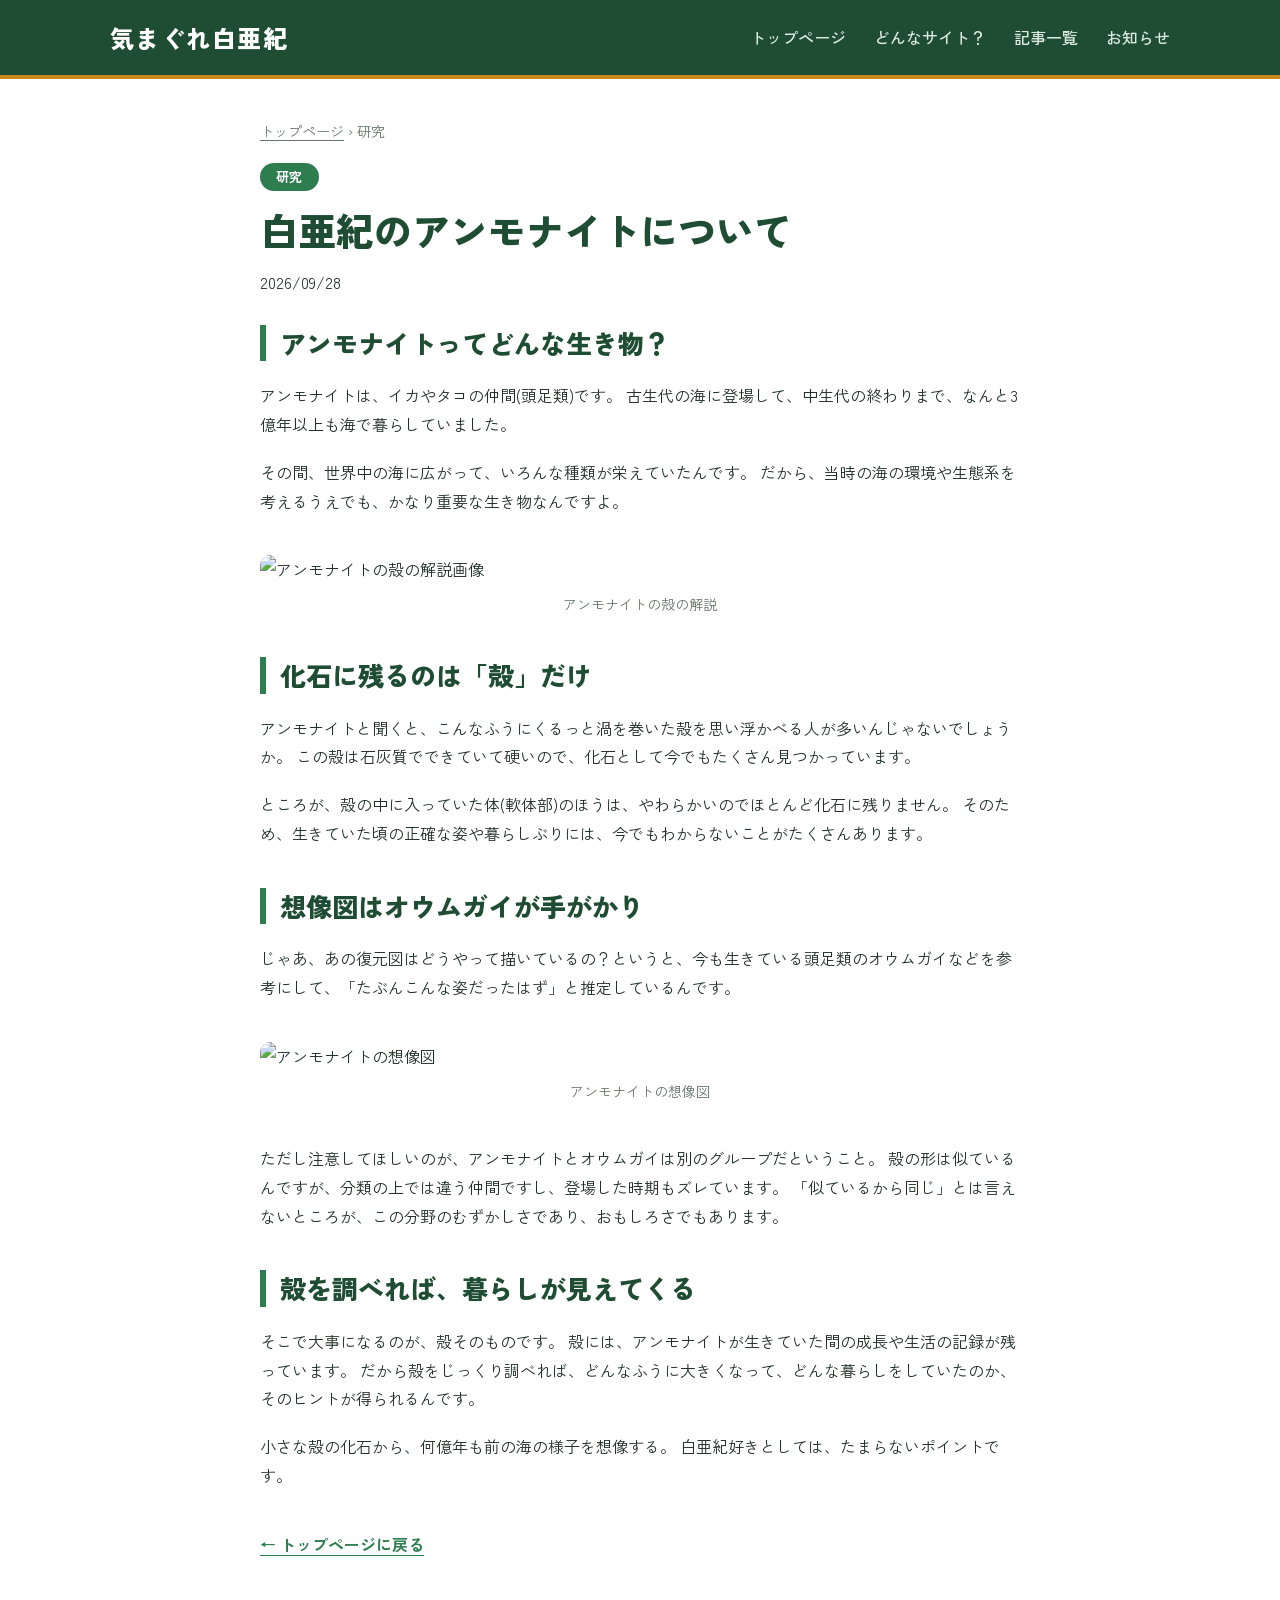
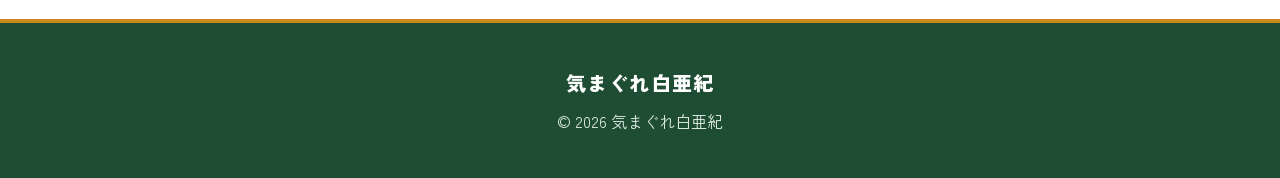
==== ammonite.html @ f70c3b08 "Add files via upload" ====
<!DOCTYPE html>
<html lang="ja">
<head>
    <meta charset="UTF-8">
    <meta name="viewport" content="width=device-width, initial-scale=1.0">
    <title>白亜紀のアンモナイトについて | 気まぐれ白亜紀</title>
    <meta name="description" content="アンモナイトってどんな生き物？殻の化石からわかることと、わからないことをやさしく紹介します。">
    <link rel="preconnect" href="https://fonts.googleapis.com">
    <link rel="preconnect" href="https://fonts.gstatic.com" crossorigin>
    <link href="https://fonts.googleapis.com/css2?family=Zen+Kaku+Gothic+New:wght@400;500;700;900&display=swap" rel="stylesheet">
    <link rel="stylesheet" href="style.css">
</head>

<body>

<header class="site-header">
    <div class="header-inner">
        <a class="site-title" href="index.html">気まぐれ白亜紀</a>
        <nav class="site-nav" aria-label="メインメニュー">
            <a href="index.html">トップページ</a>
            <a href="#">どんなサイト？</a>
            <a href="#">記事一覧</a>
            <a href="#">お知らせ</a>
        </nav>
    </div>
</header>

<main>
    <article class="article-page">

        <p class="breadcrumb"><a href="index.html">トップページ</a> › 研究</p>

        <header class="article-head">
            <span class="cat">研究</span>
            <h1>白亜紀のアンモナイトについて</h1>
            <time class="article-date" datetime="2026-09-28">2026/09/28</time>
        </header>

        <section>
            <h2>アンモナイトってどんな生き物？</h2>
            <p>
                アンモナイトは、イカやタコの仲間(頭足類)です。
                古生代の海に登場して、中生代の終わりまで、なんと3億年以上も海で暮らしていました。
            </p>
            <p>
                その間、世界中の海に広がって、いろんな種類が栄えていたんです。
                だから、当時の海の環境や生態系を考えるうえでも、かなり重要な生き物なんですよ。
            </p>
        </section>

        <figure class="article-figure">
            <img src="images/アンモナイト解説画像.jpg" alt="アンモナイトの殻の解説画像">
            <figcaption>アンモナイトの殻の解説</figcaption>
        </figure>

        <section>
            <h2>化石に残るのは「殻」だけ</h2>
            <p>
                アンモナイトと聞くと、こんなふうにくるっと渦を巻いた殻を思い浮かべる人が多いんじゃないでしょうか。
                この殻は石灰質でできていて硬いので、化石として今でもたくさん見つかっています。
            </p>
            <p>
                ところが、殻の中に入っていた体(軟体部)のほうは、やわらかいのでほとんど化石に残りません。
                そのため、生きていた頃の正確な姿や暮らしぶりには、今でもわからないことがたくさんあります。
            </p>
        </section>

        <section>
            <h2>想像図はオウムガイが手がかり</h2>
            <p>
                じゃあ、あの復元図はどうやって描いているの？というと、今も生きている頭足類のオウムガイなどを参考にして、「たぶんこんな姿だったはず」と推定しているんです。
            </p>
        </section>

        <figure class="article-figure">
            <img src="images/アンモナイト想像図.jpg" alt="アンモナイトの想像図">
            <figcaption>アンモナイトの想像図</figcaption>
        </figure>

        <section>
            <p>
                ただし注意してほしいのが、アンモナイトとオウムガイは別のグループだということ。
                殻の形は似ているんですが、分類の上では違う仲間ですし、登場した時期もズレています。
                「似ているから同じ」とは言えないところが、この分野のむずかしさであり、おもしろさでもあります。
            </p>
        </section>

        <section>
            <h2>殻を調べれば、暮らしが見えてくる</h2>
            <p>
                そこで大事になるのが、殻そのものです。
                殻には、アンモナイトが生きていた間の成長や生活の記録が残っています。
                だから殻をじっくり調べれば、どんなふうに大きくなって、どんな暮らしをしていたのか、そのヒントが得られるんです。
            </p>
            <p>
                小さな殻の化石から、何億年も前の海の様子を想像する。
                白亜紀好きとしては、たまらないポイントです。
            </p>
        </section>

        <p class="back"><a href="index.html">← トップページに戻る</a></p>

    </article>
</main>

<footer class="site-footer">
    <p class="footer-title">気まぐれ白亜紀</p>
    <p>© 2026 気まぐれ白亜紀</p>
</footer>

</body>
</html>
---- style.css ----
/* =========================
   基本設定
========================= */
:root {
    --green-dark: #1f4d33;
    --green: #2e7d4f;
    --green-soft: #e3efe6;
    --amber: #c98a1b;
    --bg: #f1f4ef;
    --ink: #23302a;
    --muted: #66756c;
    --line: #d8e0d8;
}

* { box-sizing: border-box; }

html { scroll-behavior: smooth; }

body {
    margin: 0;
    font-family: "Zen Kaku Gothic New", "Hiragino Kaku Gothic ProN", Meiryo, sans-serif;
    background: #fff;
    color: var(--ink);
    line-height: 1.8;
}

a { color: inherit; }

a:focus-visible,
button:focus-visible,
input:focus-visible {
    outline: 3px solid var(--amber);
    outline-offset: 2px;
}

h1, h2 { line-height: 1.4; margin: 0; }


/* =========================
   ヘッダー(緑)
========================= */
.site-header {
    position: sticky;
    top: 0;
    z-index: 10;
    background: var(--green-dark);
    border-bottom: 4px solid var(--amber);
}

.header-inner {
    max-width: 1100px;
    margin: 0 auto;
    padding: 16px 20px;
    display: flex;
    justify-content: space-between;
    align-items: center;
    gap: 16px;
}

.site-title {
    color: #fff;
    font-size: 24px;
    font-weight: 900;
    letter-spacing: 0.06em;
    text-decoration: none;
}

.site-nav a {
    margin-left: 24px;
    color: #dcebe0;
    font-weight: 500;
    text-decoration: none;
    padding: 4px 0;
    border-bottom: 2px solid transparent;
    transition: border-color .2s, color .2s;
}

.site-nav a:hover {
    color: #fff;
    border-bottom-color: var(--amber);
}


/* =========================
   メイン
========================= */
.container {
    max-width: 1280px;
    margin: 0 auto;
    padding: 40px 0;
}

main { padding: 0 32px; }


/* =========================
   検索
========================= */
.search {
    display: flex;
    gap: 10px;
    margin-bottom: 48px;
}

.search input {
    flex: 1;
    min-width: 0;
    padding: 12px 16px;
    font: inherit;
    border: 1px solid var(--line);
    border-radius: 8px;
    background: var(--bg);
}

.search button {
    padding: 12px 28px;
    font: inherit;
    font-weight: 700;
    color: #fff;
    background: var(--green);
    border: none;
    border-radius: 8px;
    cursor: pointer;
    transition: background .2s;
}

.search button:hover { background: var(--green-dark); }


/* =========================
   イントロ
========================= */
.intro { margin-bottom: 48px; }

.intro h1 {
    font-size: clamp(28px, 4.5vw, 44px);
    font-weight: 900;
    color: var(--green-dark);
    margin-bottom: 16px;
}

.intro p {
    margin: 0 0 16px;
    max-width: 38em;
    color: var(--muted);
}

.more {
    color: var(--green);
    font-weight: 700;
    text-underline-offset: 4px;
}


/* =========================
   自動スライド写真(画面いっぱい)
========================= */
.slider {
    width: 100%;
    overflow: hidden;
    background: var(--green-soft);
}

.slides {
    display: flex;
    transition: transform .8s ease;
}

.slide {
    flex: 0 0 100%;
    margin: 0;
}

.slide img {
    display: block;
    width: 100%;
    height: clamp(220px, 46vw, 560px);
    object-fit: cover;
}

/* 写真の下の「・・・」(今の写真だけ濃く大きい) */
.dots {
    display: flex;
    justify-content: center;
    gap: 14px;
    padding: 14px 0;
}

.dots button {
    width: 12px;
    height: 12px;
    padding: 0;
    border: none;
    border-radius: 50%;
    background: #a9bfae;
    cursor: pointer;
    transition: background .3s, transform .3s;
}

.dots button.active {
    background: var(--green-dark);
    transform: scale(1.4);
}

@media (prefers-reduced-motion: reduce) {
    .slides { transition: none; }
}


/* =========================
   新着記事
========================= */
h2 {
    font-size: 26px;
    font-weight: 900;
    color: var(--green-dark);
    margin-bottom: 20px;
    padding-left: 14px;
    border-left: 6px solid var(--green);
}

.post-list,
.pill-list {
    list-style: none;
    margin: 0;
    padding: 0;
}

.post-list li { border-bottom: 1px solid var(--line); }
.post-list li:first-child { border-top: 1px solid var(--line); }

.post-list a {
    display: flex;
    align-items: center;
    gap: 16px;
    padding: 16px 8px;
    text-decoration: none;
    transition: background .2s, padding-left .2s;
}

.post-list a:hover {
    background: var(--green-soft);
    padding-left: 16px;
}

.cat {
    flex-shrink: 0;
    min-width: 4.5em;
    padding: 2px 12px;
    font-size: 13px;
    font-weight: 700;
    text-align: center;
    color: #fff;
    background: var(--green);
    border-radius: 999px;
}

.post-title { font-weight: 500; }


/* =========================
   カテゴリ・タグ
========================= */
.side-by-side {
    display: grid;
    grid-template-columns: 1fr 1fr;
    gap: 48px;
    margin-top: 56px;
}

.pill-list {
    display: flex;
    flex-wrap: wrap;
    gap: 10px;
}

.pill-list a {
    display: inline-block;
    padding: 4px 16px;
    text-decoration: none;
    color: var(--green-dark);
    background: var(--green-soft);
    border: 1px solid var(--line);
    border-radius: 999px;
    transition: background .2s, color .2s;
}

.pill-list a:hover {
    background: var(--green);
    color: #fff;
}


/* =========================
   フッター(緑)
========================= */
.site-footer {
    margin-top: 60px;
    padding: 36px 20px;
    text-align: center;
    color: #dcebe0;
    background: var(--green-dark);
    border-top: 4px solid var(--amber);
}

.site-footer p { margin: 6px 0; }

.footer-title {
    color: #fff;
    font-size: 20px;
    font-weight: 900;
    letter-spacing: 0.06em;
}


/* =========================
   スマホ
========================= */
@media (max-width: 700px) {
    .header-inner { flex-direction: column; align-items: flex-start; }
    .site-nav { display: flex; flex-wrap: wrap; gap: 4px 16px; }
    .site-nav a { margin-left: 0; }

    main { padding: 0 16px; }
    .container { padding: 24px 0; }

    .side-by-side { grid-template-columns: 1fr; gap: 40px; }
    .post-list a { flex-wrap: wrap; gap: 6px 12px; }
}


/* =========================
   記事ページ
========================= */
.article-page {
    max-width: 760px;
    margin: 0 auto;
    padding: 40px 0 0;
}

.breadcrumb {
    margin: 0 0 24px;
    font-size: 14px;
    color: var(--muted);
}

.breadcrumb a { text-underline-offset: 3px; }

.article-head { margin-bottom: 28px; }

.article-head h1 {
    margin: 12px 0;
    font-size: clamp(26px, 4.5vw, 38px);
    font-weight: 900;
    color: var(--green-dark);
}

.article-head .cat { display: inline-block; }

.lead { margin: 0; color: var(--muted); }

.article-figure { margin: 0 0 40px; }

.article-figure img {
    display: block;
    width: 100%;
    height: auto;
    max-height: 480px;
    object-fit: cover;
    border-radius: 10px;
}

.article-figure figcaption {
    margin-top: 8px;
    font-size: 14px;
    text-align: center;
    color: var(--muted);
}

.article-page section { margin-bottom: 40px; }

.article-page p { margin: 0 0 1.2em; }

.back { margin-top: 48px; }

.back a {
    color: var(--green);
    font-weight: 700;
    text-underline-offset: 4px;
}
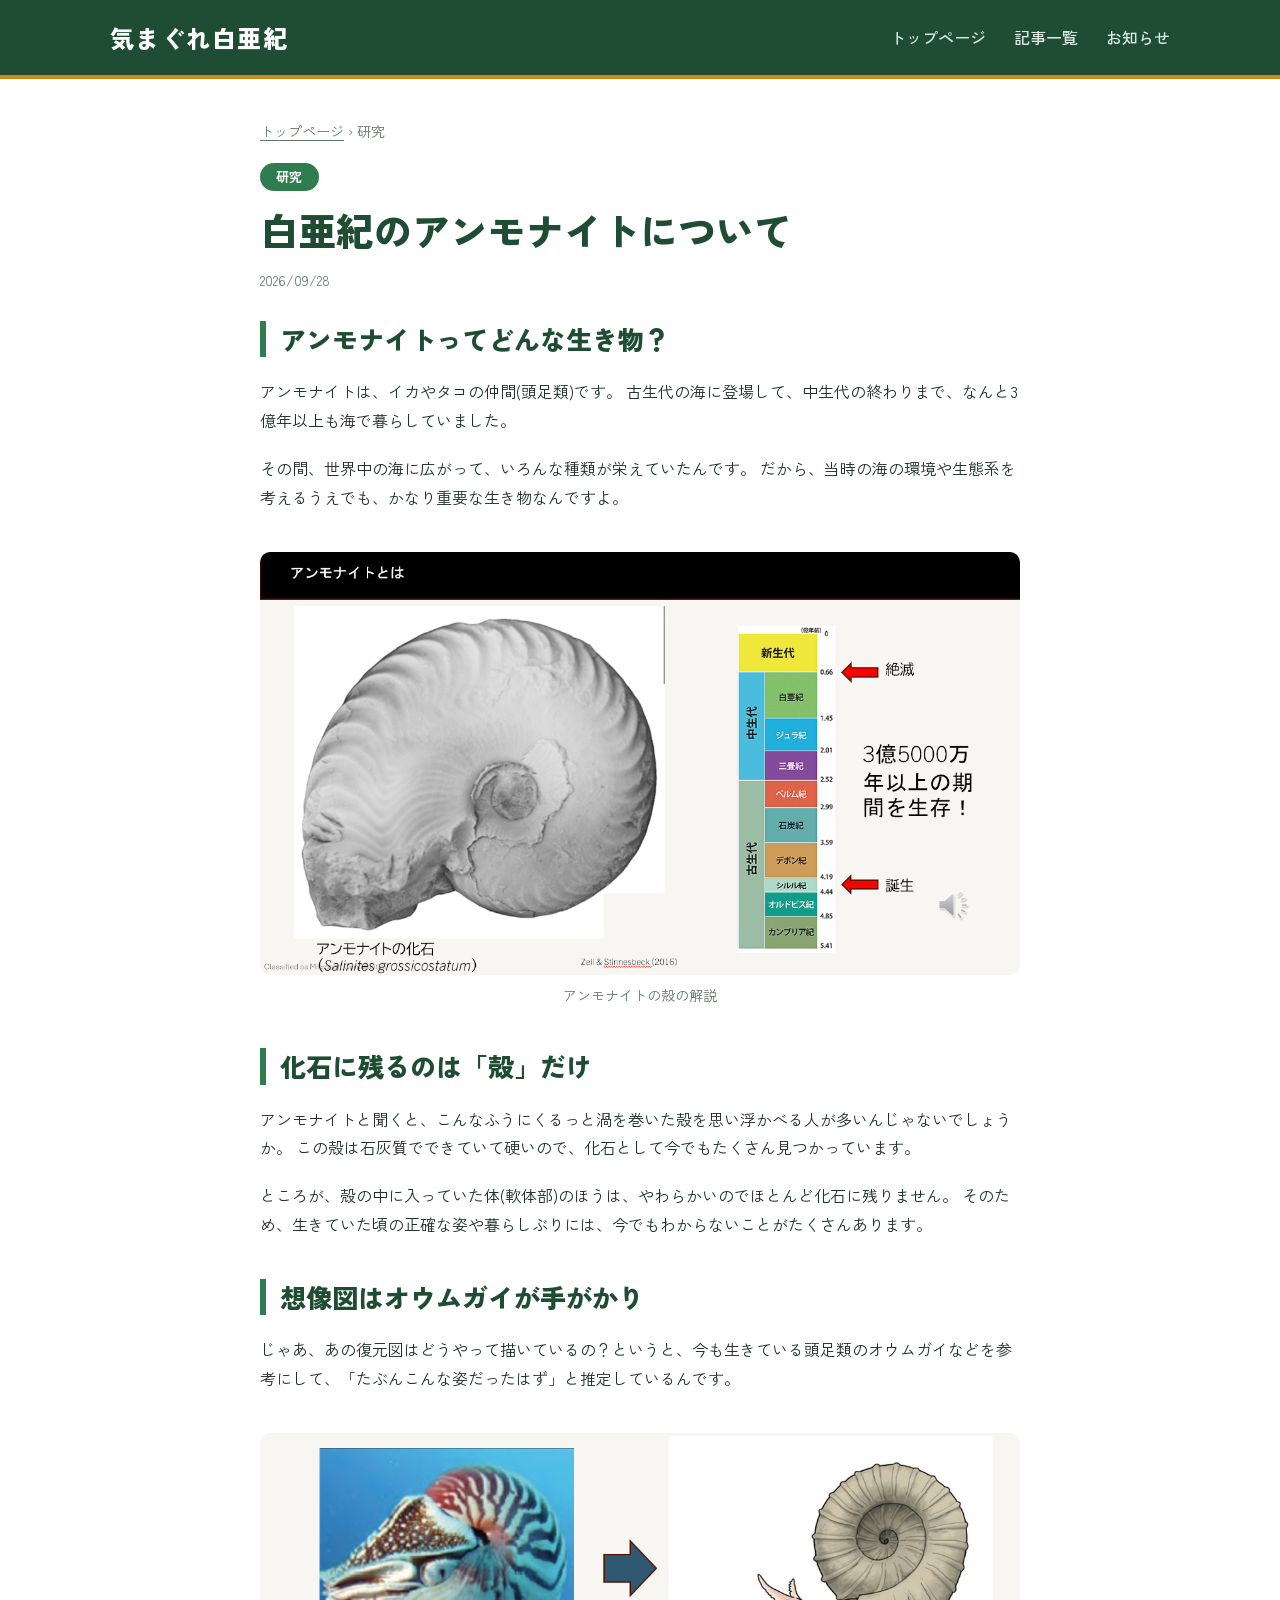
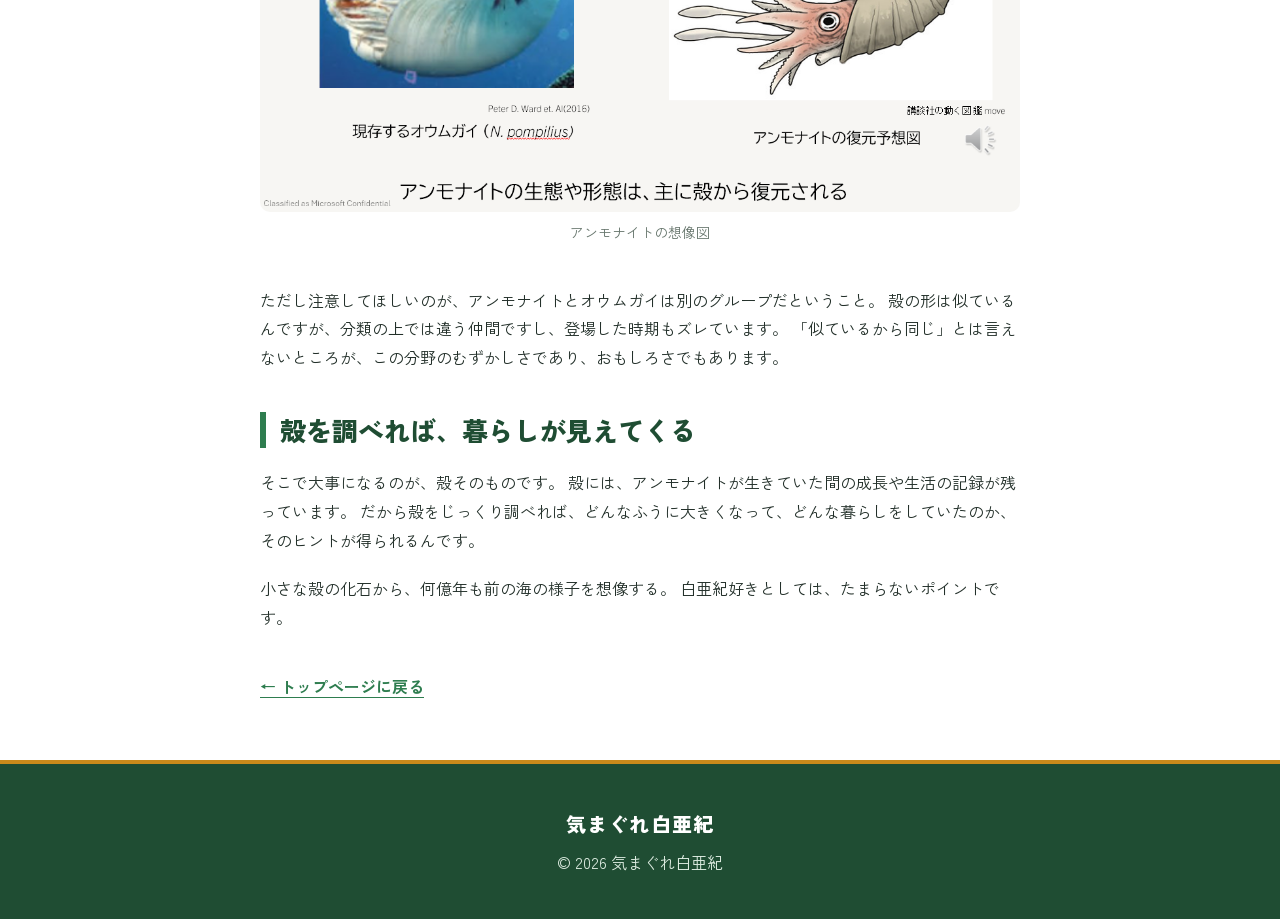
==== commit ce615c65: "Remove 'どんなサイト？' link from navigation Removed the 'どんなサイト？' link from the navigation." ====
--- a/ammonite.html
+++ b/ammonite.html
@@ -18,7 +18,6 @@
         <a class="site-title" href="index.html">気まぐれ白亜紀</a>
         <nav class="site-nav" aria-label="メインメニュー">
             <a href="index.html">トップページ</a>
-            <a href="#">どんなサイト？</a>
             <a href="#">記事一覧</a>
             <a href="#">お知らせ</a>
         </nav>
--- a/style.css
+++ b/style.css
@@ -388,3 +388,25 @@
     font-weight: 700;
     text-underline-offset: 4px;
 }
+
+
+/* =========================
+   日付
+========================= */
+.post-date {
+    flex-shrink: 0;
+    margin-left: auto;
+    font-size: 14px;
+    color: var(--muted);
+    font-variant-numeric: tabular-nums;
+}
+
+.article-date {
+    display: block;
+    font-size: 14px;
+    color: var(--muted);
+}
+
+@media (max-width: 700px) {
+    .post-date { margin-left: 0; }
+}
